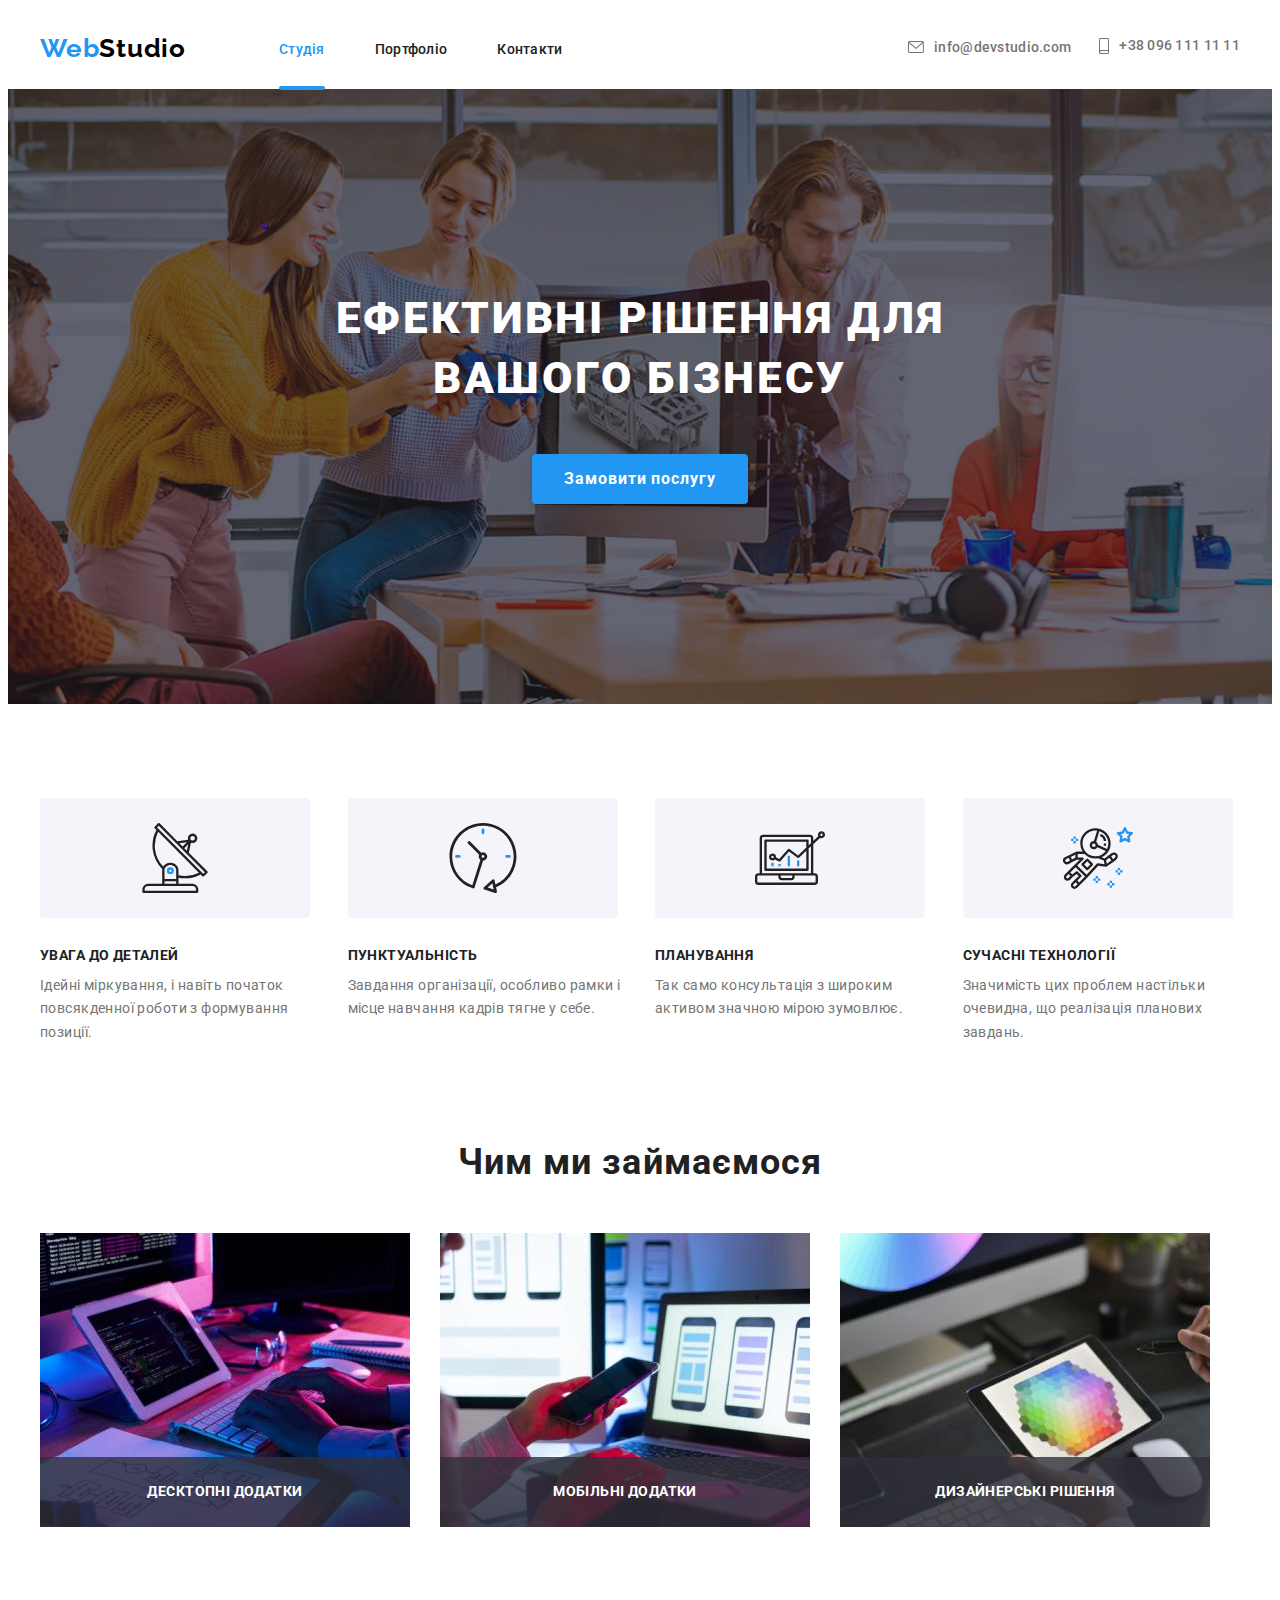
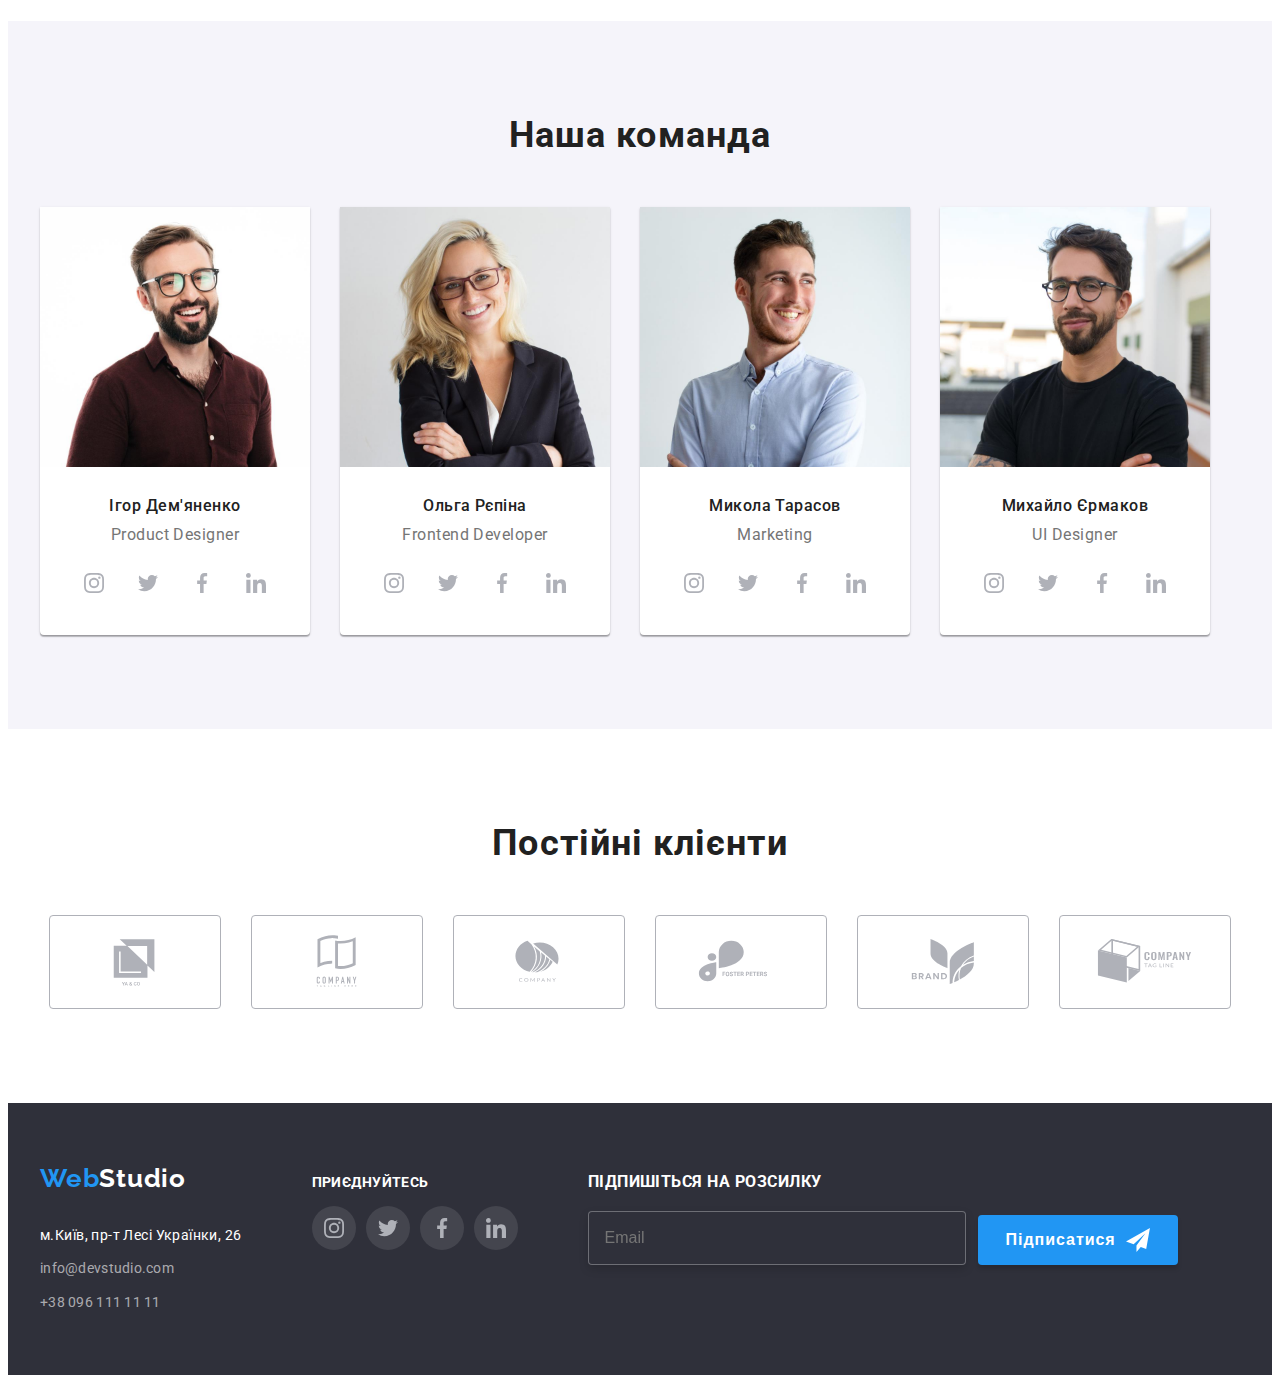
==== index.html @ fb269085 "Clone" ====
<!DOCTYPE html>
<html lang="en">

<head>
  <meta charset="UTF-8" />
  <meta http-equiv="X-UA-Compatible" content="IE=edge" />
  <meta name="viewport" content="width=device-width, initial-scale=1.0" />
  <title>Web Studio</title>
  <link rel="preconnect" href="https://fonts.googleapis.com" />
  <link rel="preconnect" href="https://fonts.gstatic.com" crossorigin />
  <link href="https://fonts.googleapis.com/css2?family=Raleway:wght@700&family=Roboto:wght@400;500;700;900&display=swap"
    rel="stylesheet" />
  <link rel="stylesheet" href="https://cdnjs.cloudflare.com/ajax/libs/modern-normalize/1.1.0/modern-normalize.min.css"
    integrity="sha512-wpPYUAdjBVSE4KJnH1VR1HeZfpl1ub8YT/NKx4PuQ5NmX2tKuGu6U/JRp5y+Y8XG2tV+wKQpNHVUX03MfMFn9Q=="
    crossorigin="anonymous" referrerpolicy="no-referrer" />
  <link rel="stylesheet" href="./css/styles.css" />
</head>

<body>
  <!-- upper head-->
  <header>
    <div class="header-container container">
      <nav class="header-nav">
        <a class="link list-logo" href="./index.html" rel="nofollow noopener noreferrer"><span
            class="logo fpart">Web</span><span class="logo spart">Studio</span></a>
        <ul class="ul list-nav">
          <li class="list-nav-link">
            <a class="link nav current list-link" href="./index.html">Студія</a>
          </li>
          <li class="list-nav-link">
            <a class="link nav list-link" href="./portfolio.html" rel="nofollow noopener noreferrer">Портфоліо</a>
          </li>
          <li class="list-nav-link">
            <a class="link nav list-link" href="" rel="nofollow noopener noreferrer">Контакти</a>
          </li>
        </ul>
      </nav>
      <ul class="ul tel-list">
        <li class="list-nav-link">
          <a class="link tel-mail" href="mailto:info@devstudio.com"><svg class="mail-icon">
              <use href="./img/sprites.svg#icon-envelope">
              </use>
            </svg>info@devstudio.com</a>
        </li>
        <li>
          <a class="link tel-mail" href="tel:+380961111111"><svg class="tell-icon">
              <use href="./img/sprites.svg#icon-smartphone"></use>
            </svg>
            +38 096 111 11 11</a>
        </li>
      </ul>
    </div>
  </header>
  <!-- Main content -->
  <main>
    <!-- main head -->
    <section class="head-section">
      <div class="container">
        <h1 class="head-title">Ефективні рішення для</br>вашого бізнесу</h1>
        <button data-modal-open class="btn btn-header" type="button">Замовити послугу</button>
      </div>
    </section>
    <!-- features -->
    <section class="feat-section">
      <h2 class="visually-hidden">Особливості</h2>
      <div class="container feat-container">
        <ul class="ul feat-ul">
          <li class="feat-item">
            <div class="features-item"><svg class="feat-icon">
                <use href="./img/sprites.svg#icon-antenna"></use>
              </svg></div>
            <h3 class="feat-title">УВАГА ДО ДЕТАЛЕЙ</h3>
            <p class="feat-text">
              Ідейні міркування, і навіть початок повсякденної роботи з
              формування позиції.
            </p>
          </li>
          <li class="feat-item">
            <div class="features-item"><svg class="feat-icon">
                <use href="./img/sprites.svg#icon-clock"></use>
              </svg></div>
            <h3 class="feat-title">ПУНКТУАЛЬНІСТЬ</h3>
            <p class="feat-text">
              Завдання організації, особливо рамки і місце навчання кадрів тягне
              у себе.
            </p>
          </li>
          <li class="feat-item">
            <div class="features-item"><svg class="feat-icon">
                <use href="./img/sprites.svg#icon-diagram"></use>
              </svg></div>
            <h3 class="feat-title">ПЛАНУВАННЯ</h3>
            <p class="feat-text">
              Так само консультація з широким активом значною мірою зумовлює.
            </p>
          </li>
          <li class="feat-item">
            <div class="features-item"><svg class="feat-icon">
                <use href="./img/sprites.svg#icon-astronaut"></use>
              </svg></div>
            <h3 class="feat-title">СУЧАСНІ ТЕХНОЛОГІЇ</h3>
            <p class="feat-text">
              Значимість цих проблем настільки очевидна, що реалізація планових
              завдань.
            </p>
          </li>
        </ul>
      </div>
    </section>
    <!-- what we do -->
    <section class="wwd">
      <h2 class="wwd-title">Чим ми займаємося</h2>
      <div class="container">
        <ul class="ul wwd-container">
          <li class="wwd-item">
            <a class="link" href=""><img src="./img/1.jpg" alt="Десктопні додатки" width="370" height="294" /></a>
            <p class="wwd-description">Десктопні додатки</p>
          </li>
          <li class="wwd-item">
            <a class="link" href=""><img src="./img/7.jpg" alt="Мобільні додатки" width="370" height="294" /></a>
            <p class="wwd-description">Мобільні додатки</p>
          </li>
          <li class="wwd-item">
            <a class="link" href=""><img src="./img/2.jpg" alt="Дизайнерські рішення" width="370" height="294" /></a>
            <p class="wwd-description">Дизайнерські рішення</p>
          </li>
        </ul>
      </div>
    </section>
    <!-- team -->
    <section class="team-section">
      <h2 class="team-title">Наша команда</h2>
      <div class="container">
        <ul class="ul team-container">
          <li class="our-team">
            <img src="./img/6.jpg" alt="Фото Ігоря Дем'яненко" width="270" height="260" />
            <div class="team-content">
              <h3 class="name-team">Ігор Дем'яненко</h3>
              <p class="post-team">Product Designer</p>
              <ul class="ul team-link-container">
                <li class="team-item"><a class="team-link" href=""><svg class="team-icon">
                      <use href="./img/sprites.svg#icon-instagram-team"></use>
                    </svg></a></li>
                <li class="team-item"><a class="team-link" href=""><svg class="team-icon">
                      <use href="./img/sprites.svg#icon-twitter-team"></use>
                    </svg></a></li>
                <li class="team-item"><a class="team-link" href=""><svg class="team-icon">
                      <use href="./img/sprites.svg#icon-facebook-team"></use>
                    </svg></a></li>
                <li class="team-item"><a class="team-link" href=""><svg class="team-icon">
                      <use href="./img/sprites.svg#icon-linkedin-team"></use>
                    </svg></a></li>
              </ul>
            </div>
          </li>
          <li class="our-team">
            <img src="./img/3.jpg" alt="Фото Ольги Рєпіної" width="270" height="260" />
            <div class="team-content">
              <h3 class="name-team">Ольга Рєпіна</h3>
              <p class="post-team">Frontend Developer</p>
              <ul class="ul team-link-container">
                <li class="team-item"><a class="team-link" href=""><svg class="team-icon">
                      <use href="./img/sprites.svg#icon-instagram-team"></use>
                    </svg></a></li>
                <li class="team-item"><a class="team-link" href=""><svg class="team-icon">
                      <use href="./img/sprites.svg#icon-twitter-team"></use>
                    </svg></a></li>
                <li class="team-item"><a class="team-link" href=""><svg class="team-icon">
                      <use href="./img/sprites.svg#icon-facebook-team"></use>
                    </svg></a></li>
                <li class="team-item"><a class="team-link" href=""><svg class="team-icon">
                      <use href="./img/sprites.svg#icon-linkedin-team"></use>
                    </svg></a></li>
              </ul>
            </div>
          </li>
          <li class="our-team">
            <img src="./img/4.jpg" alt="Фото Миколи Тарасова" width="270" height="260" />
            <div class="team-content">
              <h3 class="name-team">Микола Тарасов</h3>
              <p class="post-team">Marketing</p>
              <ul class="ul team-link-container">
                <li class="team-item"><a class="team-link" href=""><svg class="team-icon">
                      <use href="./img/sprites.svg#icon-instagram-team"></use>
                    </svg></a></li>
                <li class="team-item"><a class="team-link" href=""><svg class="team-icon">
                      <use href="./img/sprites.svg#icon-twitter-team"></use>
                    </svg></a></li>
                <li class="team-item"><a class="team-link" href=""><svg class="team-icon">
                      <use href="./img/sprites.svg#icon-facebook-team"></use>
                    </svg></a></li>
                <li class="team-item"><a class="team-link" href=""><svg class="team-icon">
                      <use href="./img/sprites.svg#icon-linkedin-team"></use>
                    </svg></a></li>
              </ul>
            </div>
          </li>
          <li class="our-team">
            <img src="./img/5.jpg" alt="Фото Михайла Єрмакова" width="270" height="260" />
            <div class="team-content">
              <h3 class="name-team">Михайло Єрмаков</h3>
              <p class="post-team">UI Designer</p>
              <ul class="ul team-link-container">
                <li class="team-item"><a class="team-link" href=""><svg class="team-icon">
                      <use href="./img/sprites.svg#icon-instagram-team"></use>
                    </svg></a></li>
                <li class="team-item"><a class="team-link" href=""><svg class="team-icon">
                      <use href="./img/sprites.svg#icon-twitter-team"></use>
                    </svg></a></li>
                <li class="team-item"><a class="team-link" href=""><svg class="team-icon">
                      <use href="./img/sprites.svg#icon-facebook-team"></use>
                    </svg></a></li>
                <li class="team-item"><a class="team-link" href=""><svg class="team-icon">
                      <use href="./img/sprites.svg#icon-linkedin-team"></use>
                    </svg></a></li>
              </ul>
            </div>
          </li>
        </ul>
      </div>
    </section>
    <!-- clients -->
    <section class="clients">
      <div class="container">
        <h2 class="clients-title">Постійні клієнти</h2>
        <ul class="ul clients-container">
          <li>
            <a class="item-clients" href=""><svg class="clients-icon">
                <use href="./img/sprites.svg#icon-company1"></use>
              </svg></a>
          </li>
          <li>
            <a class="item-clients" href=""><svg class="clients-icon">
                <use href="./img/sprites.svg#icon-company2"></use>
              </svg></a>
          </li>
          <li>
            <a class="item-clients" href=""><svg class="clients-icon">
                <use href="./img/sprites.svg#icon-company3"></use>
              </svg></a>
          </li>
          <li>
            <a class="item-clients" href=""><svg class="clients-icon">
                <use href="./img/sprites.svg#icon-company4"></use>
              </svg></a>
          </li>
          <li>
            <a class="item-clients" href=""><svg class="clients-icon">
                <use href="./img/sprites.svg#icon-company5"></use>
              </svg></a>
          </li>
          <li>
            <a class="item-clients" href=""><svg class="clients-icon">
                <use href="./img/sprites.svg#icon-company6"></use>
              </svg></a>
          </li>
        </ul>
      </div>
    </section>
  </main>
    <!-- footer nav -->
    <footer class="footer-page">
      <div class="container footer-container">
        <div>
          <a class="link footer-logo" href="./index.html" rel="nofollow noopener noreferrer"><span
              class="logo fpart">Web</span><span class="logo spart-two">Studio</span></a>
          <address class="adress">
            <ul class="ul">
              <li class="footer-item"><a href="https://goo.gl/maps/7EX5AYGq3iekq83L7" class="link nav-adress"
                  target="_blank" rel="nofollow noopener noreferrer">м.Київ, пр-т Лесі Українки, 26</a>
              </li>
              <li class="footer-item">
                <a class="link nav footer-tel-mail" href="mailto:info@devstudio.com">info@devstudio.com</a>
              </li>
              <li class="footer-item">
                <a class="link nav footer-tel-mail" href="tel:+380961111111">+38 096 111 11 11</a>
              </li>
            </ul>
          </address>
        </div>
        <div>
          <p class="link-title">приєднуйтесь</p>
          <ul class="ul footer-link-container">
            <li class="footer-link-item"><a class="footer-link" href=""><svg class="footer-icon">
                  <use href="./img/sprites.svg#icon-instagram-team"></use>
                </svg></a></li>
            <li class="footer-link-item"><a class="footer-link" href=""><svg class="footer-icon">
                  <use href="./img/sprites.svg#icon-twitter-team"></use>
                </svg></a></li>
            <li class="footer-link-item"><a class="footer-link" href=""><svg class="footer-icon">
                  <use href="./img/sprites.svg#icon-facebook-team"></use>
                </svg></a></li>
            <li class="footer-link-item"><a class="footer-link" href=""><svg class="footer-icon">
                  <use href="./img/sprites.svg#icon-linkedin-team"></use>
                </svg></a></li>
          </ul>
        </div>
        <div class="thumb-foot">
          <form class="sub-data">
            <label class="sub-text" for="sub">Підпишіться на розсилку
              <input class="sub-form" type="email" name="sub" placeholder="Email" id="sub" />
            </label>
            <button class="sub-btn" type="submit">
              Підписатися
              <svg class="sub-icon" width="24" height="24">
                <use href="./img/sprites.svg#icon-send"></use>
              </svg>
            </button>
          </form>
        </div>
      </div>
    </footer>
    <div class="backdrop is-hidden" data-modal>
      <div class="modal">
        <form name="modal-form">
          <p class="form-title">Залиште свої дані, ми вам передзвонимо</p>
          <div class="form-filed">
            <label class="form-label">Ім'я
              <input class="form-item" type="text" name="name" />
              <svg class="icon-modal" width="18" height="18">
                <use href="./img/sprites.svg#icon-person-black"></use>
              </svg>
            </label>
          </div>
          <div class="form-filed">
            <label class="form-label">Телефон
              <input class="form-item" type="tel" name="tel" />
              <svg class="icon-modal" width="18" height="18">
                <use href="./img/sprites.svg#icon-phone-black"></use>
              </svg>
            </label>
          </div>
          <div class="form-filed">
            <label class="form-label">Пошта
              <input class="form-item" type="email" name="email" />
              <svg class="icon-modal" width="18" height="18">
                <use href="./img/sprites.svg#icon-email-black"></use>
              </svg>
            </label>
          </div>
          <div class="form-filed">
            <label class="form-label" for="comment">Коментар
              <textarea class="form-item comment-item" name="comment" id="comment" rows="8"
                placeholder="Введіть текст"></textarea>
            </label>
          </div>
          <div class="policy-form">
            <label>Погоджуюся з розсилкою та приймаю <a class="policy-link" href="">Умови договору</a>
              <input class="policy" type="checkbox" name="policy" />
              <span class="policy-icon"></span>
            </label>
          </div>
          <button class="send-btn" type="submit">Відправити</button>
        </form>
        <button class="btn-modal" type="button" data-modal-close>
          <svg class="modal-icon">
            <use href="./img/sprites.svg#icon-Vector"></use>
          </svg>
        </button>
      </div>
    </div>
    <script src="./js/modal.js"></script>
</body>

</html>
---- css/styles.css ----
/*main css start*/
:root {
  --main-font-color: #212121;
  --secondary-font-color: #2196f3;
  --secondary-font-family: "Raleway", sans-serif;
  --bg-color: #ffffff;
  --color-telmail: #757575;
}

h1,
h2,
h3,
p,
ul,
li {
  margin: 0;
  padding: 0;
}

body {
  font-family: "Roboto", sans-serif;
  color: var(--main-font-color);
  background-color: var(--bg-color);
  letter-spacing: 0.03em;
}

img {
  display: block;
  max-width: 100%;
  height: auto;
}

.container {
  padding: 0 15px;
  width: 1200px;
  margin: auto;
}

.ul {
  list-style: none;
}

/* main css end */

/* header start */
.header-portfolio {
  border-bottom: 1px solid #ECECEC;
}

.header-container {
  display: flex;
  align-items: center;
  justify-content: space-between;
}

.header-nav {
  display: flex;
  align-items: center;
}

.list-nav {
  display: flex;
  margin-left: 93px;
  gap: 50px;
}

.list-link {
  padding: 32px 0;
}

.list-logo {
  padding: 25px 0;
}

.tel-list {
  display: flex;
}

.logo {
  font-family: "Raleway";
  font-weight: 700;
  font-size: 26px;
  line-height: 1.19;
  letter-spacing: 0.03em;
}

.fpart {
  color: var(--secondary-font-color);
}

.spart {
  color: #000000;
}

.link {
  text-decoration: none;
}

.nav {
  font-weight: 500;
  font-size: 14px;
  line-height: 1.14;
  letter-spacing: 0.02em;
  color: var(--main-font-color);
}

.nav:hover,
.nav:focus {
  color: var(--secondary-font-color);
}

.list-nav-link {
  position: relative;
}

.current {
  color: var(--secondary-font-color);
}

.list-link::after {
  content: '';
  display: block;
  position: absolute;
  left: 0;
  bottom: -170%;
  width: 100%;
  height: 4px;
  background: #2196F3;
  border-radius: 2px;
  opacity: 0;
  transform: scaleX(0.3);
  transition: opacity 250ms cubic-bezier(0.4, 0, 0.2, 1), transform 250ms cubic-bezier(0.4, 0, 0.2, 1);
}

.list-link.current::after,
.list-link:hover::after,
.list-link:focus::after {
  opacity: 1;
  transform: scaleX(1);
}

.tel-mail {
  display: inline-flex;
  align-items: center;
  margin-left: 28px;
  font-weight: 500;
  font-size: 14px;
  line-height: 1.14;
  letter-spacing: 0.02em;
  color: var(--color-telmail);
  transition: color 250ms cubic-bezier(0.4, 0, 0.2, 1);
}

.mail-icon {
  display: inline-flex;
  height: 12px;
  width: 16px;
  margin-right: 10px;
  fill: currentColor;
}

.tell-icon {
  display: inline-flex;
  height: 16px;
  width: 10px;
  margin-right: 10px;
  fill: currentColor;
}

.tel-mail:hover,
.tel-mail:focus {
  color: var(--secondary-font-color);
}

/* header end */

/* main start */
.head-section {
  max-width: 1600px;
  margin: auto;
  padding: 200px 0;
  background-color: var(--color-telmail);
  background-image: linear-gradient(to right, rgba(47, 48, 58, 0.4), rgba(47, 48, 58, 0.4)), url(../img/Hero.jpg);
  background-repeat: no-repeat;
  background-position: center;
  background-size: cover;
}

.head-title {
  margin-bottom: 45px;
  text-align: center;
  font-weight: 900;
  font-size: 44px;
  line-height: 1.36;
  text-align: center;
  letter-spacing: 0.06em;
  text-transform: uppercase;
  color: var(--bg-color);
}

.btn {
  min-width: 216px;
  min-height: 50px;
  border: 0;
  font-family: inherit;
  font-weight: 700;
  font-size: 16px;
  line-height: 1.87;
  display: flex;
  align-items: center;
  text-align: center;
  justify-content: center;
  letter-spacing: 0.06em;
  color: var(--bg-color);
  background: var(--secondary-font-color);
  box-shadow: 0px 4px 4px rgba(0, 0, 0, 0.15);
  border-radius: 4px;
  cursor: pointer;
  transition: background-color 250ms cubic-bezier(0.4, 0, 0.2, 1);
}

.btn:hover,
.btn:focus,
.btn:active {
  background-color: #188ce8;
}

.btn-header {
  text-align: center;
  margin: auto;
}

.visually-hidden {
  position: absolute;
  width: 1px;
  height: 1px;
  margin: -1px;
  border: 0;
  padding: 0;
  white-space: nowrap;
  clip-path: inset(100%);
  clip: rect(0 0 0 0);
  overflow: hidden;
}

.feat-section,
.wwd {
  background-color: var(--bg-color);
}

/* Features start */
.feat-section {
  padding-top: 94px;
}

.feat-container {
  height: 250px;
}

.feat-ul {
  display: flex;
  gap: 30px
}

.features-item {
  display: flex;
  justify-content: center;
  align-items: center;
  width: 270px;
  height: 120px;
  border-radius: 4px;
  background-color: #F5F4FA;
  margin-bottom: 30px;
}

.feat-icon {
  width: 70px;
  height: 70px;
}

.feat-item {
  flex-basis: calc((100% - 90px) / 4);
}

.feat-title {
  margin-bottom: 10px;
  font-weight: 700;
  font-size: 14px;
  line-height: 1.14;
  letter-spacing: 0.03em;
  text-transform: uppercase;
  color: var(--main-font-color);
}

.feat-text {
  font-weight: 400;
  font-size: 14px;
  line-height: 1.71;
  letter-spacing: 0.03em;
  color: var(--color-telmail);
}

/* Features end */
.wwd {
  padding: 94px 0;
}

.wwd-title {
  text-align: center;
  margin-bottom: 50px;
  font-weight: 700;
  font-size: 36px;
  line-height: 1.16;
  text-align: center;
  letter-spacing: 0.03em;
  color: var(--main-font-color);
}

.wwd-container {
  display: flex;
  gap: 30px
}

.wwd-item {
  position: relative;
}

.wwd-description {
  position: absolute;
  bottom: 0;
  left: 0;
  right: 0;
  pointer-events: none;
  font-weight: 700;
  font-size: 14px;
  line-height: 1.14;
  text-align: center;
  letter-spacing: 0.03em;
  text-transform: uppercase;
  color: #FFFFFF;
  padding: 27px 0;
  background: rgba(47, 48, 58, 0.8);
}

/* Team */
.team-section {
  background-color: #f5f4fa;
  padding: 94px 0;
  max-width: 1600px;
  margin: auto;
}

.team-title {
  margin-bottom: 50px;
  font-weight: 700;
  font-size: 36px;
  line-height: 1.16;
  text-align: center;
  letter-spacing: 0.03em;
  color: var(--main-font-color);
}

.team-container {
  display: flex;
  gap: 30px;
}

.team-content {
  padding-top: 30px;
  padding-bottom: 30px;
}

.our-team {
  background-color: var(--bg-color);
  box-shadow: 0px 1px 3px rgba(0, 0, 0, 0.12), 0px 1px 1px rgba(0, 0, 0, 0.14),
    0px 2px 1px rgba(0, 0, 0, 0.2);
  border-radius: 0px 0px 4px 4px;
}

.name-team {
  margin-bottom: 10px;
  font-weight: 500;
  font-size: 16px;
  line-height: 1.18;
  text-align: center;
  letter-spacing: 0.03em;
  color: var(--main-font-color);
}

.post-team {
  font-weight: 400;
  font-size: 16px;
  line-height: 1.18;
  text-align: center;
  letter-spacing: 0.03em;
  color: var(--color-telmail);
}

.team-link-container {
  display: flex;
  gap: 10px;
  padding-top: 16px;
  justify-content: center;
  text-align: center;
}

.team-link:hover,
.team-link:focus {
  background-color: var(--secondary-font-color);
  border-radius: 45px;
  color: var(--bg-color);
}

.team-item {
  display: flex;
  justify-content: center;
  align-items: center;
}

.team-link {
  display: flex;
  justify-content: center;
  align-items: center;
  width: 44px;
  height: 44px;
  color: #afb1b8;
  transition: background-color 250ms cubic-bezier(0.4, 0, 0.2, 1), border-radius 250ms cubic-bezier(0.4, 0, 0.2, 1),
    fill 250ms cubic-bezier(0.4, 0, 0.2, 1);
}

.team-icon {
  width: 20px;
  height: 20px;
  fill: currentColor
}

/* team end */
.clients {
  padding-bottom: 94px;
  padding-bottom: 94px;
}

.clients-title {
  margin-top: 94px;
  margin-bottom: 50px;
  font-weight: 700;
  font-size: 36px;
  line-height: 1.16;
  text-align: center;
  letter-spacing: 0.03em;
  color: var(--main-font-color);
}

.clients-container {
  display: flex;
  gap: 30px;
  align-items: center;
  justify-content: center;
}

.item-clients {
  display: flex;
  width: 170px;
  height: 92px;
  align-items: center;
  justify-content: center;
  border: 1px solid #afb1b8;
  border-radius: 4px;
  color: #afb1b8;
  cursor: pointer;
  transition: border-color 250ms cubic-bezier(0.4, 0, 0.2, 1), color 250ms cubic-bezier(0.4, 0, 0.2, 1);
}

.clients-icon {
  display: inline-flex;
  fill: currentColor;
  width: 106px;
  height: 60px;
}

.item-clients:hover,
.item-clients:focus {
  color: var(--secondary-font-color);
  border-color: var(--secondary-font-color);
}

/* footer start */
.footer-page {
  margin: auto;
  max-width: 1600px;
  padding-top: 60px;
  padding-bottom: 60px;
  background-color: #2f303a;
}

.footer-logo {
  display: block;
  margin-bottom: 30px;
}

.footer-item {
  margin-top: 10px;
  font-family: inherit;
}

.nav-adress {
  font-style: normal;
  font-weight: 400;
  font-size: 14px;
  line-height: 1.71;
  letter-spacing: 0.03em;
  color: var(--bg-color);
  transition: color 250ms cubic-bezier(0.4, 0, 0.2, 1);
}

.nav-adress:hover,
.nav-adress:focus {
  color: var(--secondary-font-color);
}

.footer-tel-mail {
  font-weight: 400;
  font-size: 14px;
  line-height: 1.71;
  color: rgba(255, 255, 255, 0.6);
}

.spart-two {
  color: #ffffff;
}

.adress {
  font-style: normal;
}

.footer-container {
  display: flex;
  gap: 70px;
  align-items: baseline;
}

.link-title {
  font-family: 'Roboto';
  font-style: normal;
  font-weight: 700;
  font-size: 14px;
  line-height: 16px;
  letter-spacing: 0.03em;
  text-transform: uppercase;
  color: #FFFFFF;
}

.footer-link-container {
  display: flex;
  gap: 10px;
  padding-top: 16px;
  justify-content: center;
  text-align: center;

}

.footer-link:hover,
.footer-link:focus {
  background-color: var(--secondary-font-color);
  border-radius: 45px;
  color: var(--bg-color);
}

.footer-link-item {
  display: flex;
  justify-content: center;
  align-items: center;
}

.footer-link {
  display: flex;
  justify-content: center;
  align-items: center;
  width: 44px;
  height: 44px;
  color: #afb1b8;
  background-color: rgba(255, 255, 255, 0.1);
  border-radius: 45px;
  transition: background-color 250ms cubic-bezier(0.4, 0, 0.2, 1),
    border-radius 250ms cubic-bezier(0.4, 0, 0.2, 1),
    color 250ms cubic-bezier(0.4, 0, 0.2, 1);
}

.footer-icon {
  width: 20px;
  height: 20px;
  fill: currentColor
}

.sub-text {
  font-weight: 700;
  line-height: 1.14;
  text-transform: uppercase;
  color: #ffffff;
}

.sub-data {
  display: flex;
  justify-content: center;
  align-items: flex-end;
}

.sub-form {
  display: flex;
  align-items: center;
  justify-content: center;
  width: 358px;
  height: 50px;
  font-size: 16px;
  line-height: 1.25;
  margin-top: 20px;
  margin-right: 12px;
  padding-left: 16px;
  background: #2f303a;
  color: rgba(255, 255, 255, 0.6);
  border: 1px solid rgba(255, 255, 255, 0.3);
  filter: drop-shadow(0px 4px 4px rgba(0, 0, 0, 0.15));
  border-radius: 4px;
}

.sub-btn {
  width: 200px;
  height: 50px;
  display: flex;
  align-items: center;
  justify-content: center;
  padding: 10px 28px;
  letter-spacing: 0.06em;
  font-weight: 700;
  font-size: 16px;
  line-height: 1.88;
  color: #fff;
  background: #2196f3;
  box-shadow: 0px 4px 4px rgba(0, 0, 0, 0.15);
  border-radius: 4px;
  border: transparent;
  cursor: pointer;
}

.sub-icon {
  margin-left: 10px;
  fill: currentColor;
}

/* footer end */

/* Modal windows */
.backdrop {
  display: flex;
  align-items: center;
  justify-content: center;
  position: fixed;
  top: 0;
  left: 0;
  width: 100%;
  height: 100%;
  background: rgba(0, 0, 0, 0.2);
  transition: opacity 250ms cubic-bezier(0.4, 0, 0.2, 1),
    visibility 250ms cubic-bezier(0.4, 0, 0.2, 1);
}

.backdrop.is-hidden {
  opacity: 0;
  pointer-events: none;
  visibility: hidden;
}

.modal-form {
  display: flex;
  align-items: center;
  justify-content: center;
}

.form-item {
  display: flex;
  align-items: center;
  justify-content: center;
  width: 448px;
  height: 40px;
  margin-top: 4px;
  margin-bottom: 10px;
  padding: 0;
  padding-left: 42px;
  border: 1px solid rgba(33, 33, 33, 0.2);
  border-radius: 4px;
  transition: border-color 250ms cubic-bezier(0.4, 0, 0.2, 1);
}

.comment-item {
  height: 120px;
  padding: 12px 16px;
  font-size: 12px;
  line-height: 1.17;
  letter-spacing: 0.01em;
  resize: none;
  color: rgba(117, 117, 117, 0.5);
}

.comment-item:focus {
  color: var(--main-font-color);
}

.send-btn {
  display: flex;
  align-items: center;
  justify-content: center;
  width: 200px;
  height: 50px;
  margin-left: auto;
  margin-right: auto;
  padding: 10px 52px;
  font-weight: 700;
  font-size: 16px;
  line-height: 1.88;
  letter-spacing: 0.06em;
  color: #ffffff;
  background: #2196f3;
  box-shadow: 0px 4px 4px rgba(0, 0, 0, 0.15);
  border-radius: 4px;
  border: transparent;
  cursor: pointer;
}
.send-btn:hover, 
.send-btn:focus{
   box-shadow: 0px 4px 4px rgba(0, 0, 0, 0.25);
}
.form-title {
  margin-bottom: 12px;
  font-weight: 700;
  font-size: 20px;
  line-height: 1.15;
  text-align: center;
  letter-spacing: 0.03em;
  color: #212121;
}

.form-filed {
  position: relative;
  max-width: 448px;
}
.form-label {
  font-size: 12px;
  line-height: 1.17;
  letter-spacing: 0.01em;
  color: #757575;
}
.icon-modal {
  position: absolute;
  display: inline-block;
  top: 50%;
  left: 12px;
  fill: currentColor;
  transition: color 250ms cubic-bezier(0.4, 0, 0.2, 1)
}
.form-item:focus+.icon-modal {
  color: var(--secondary-font-color);
}
:focus-visible {
  outline: transparent;
}
.form-item:focus {
  border-color: var(--secondary-font-color);
}
.policy-form {
  position: relative;
  margin-left: auto;
  margin-right: auto;
  margin-top: 20px;
  margin-bottom: 30px;
  display: flex;
  align-items: center;
  justify-content: center;
  max-width: 448px;
  font-size: 14px;
  line-height: 1.71;
  color: var(--color-telmail);
}
.policy {
  appearance: none;
}
.policy:checked+.policy-icon {
  border: transparent;
  background: var(--secondary-font-color);
  background-image: url(../img/icon-check.svg);
  background-size: contain;
  background-origin: border-box;
}
.policy-link {
  color: var(--secondary-font-color);
  text-underline-position: under;
}
.policy-icon {
  position: absolute;
  left: 5px;
  top: 4px;
  display: inline-block;
  width: 16px;
  height: 15px;
  border: 2px solid #212121;
  border-radius: 2px;
}
.modal {
  position: absolute;
  min-width: 528px;
  min-height: 581px;
  padding: 40px;
  transform: scaleY(1);
  background: #ffffff;
  box-shadow: 0px 1px 3px rgba(0, 0, 0, 0.12), 0px 1px 1px rgba(0, 0, 0, 0.14),
    0px 2px 1px rgba(0, 0, 0, 0.2);
  border-radius: 4px;
  transition: transform 750ms cubic-bezier(0.4, 0, 0.2, 1);
}
.backdrop.is-hidden .modal {
  transform: scaleY(0);
}
.btn-modal {
  position: absolute;
  top: 8px;
  right: 8px;
  width: 30px;
  height: 30px;
  display: flex;
  justify-content: center;
  align-items: center;
  border-radius: 50%;
  filter: drop-shadow(0px 4px 4px rgba(0, 0, 0, 0.25));
  cursor: pointer;
  border: 1px solid rgba(0, 0, 0, 0.1);
  background: #fff;
}
.btn-modal:hover,
.btn-modal:focus {
  color: var(--secondary-font-color);
}
.modal-icon {
  fill: currentColor;
  width: 10px;
  height: 10px;
}

/* modal windos end */

/* portfolio */
.title {
  position: absolute;
  width: 1px;
  height: 1px;
  margin: -1px;
  border: 0;
  padding: 0;
  white-space: nowrap;
  clip-path: inset(100%);
  clip: rect(0 0 0 0);
  overflow: hidden;
}

.btn-second {
  padding: 6px 22px;
  border: 0;
  border-radius: 4px;
  border: 0;
  font-family: inherit;
  font-weight: 500;
  font-size: 16px;
  line-height: 1.62;
  text-align: center;
  letter-spacing: 0.03em;
  background-color: #f5f4fa;
  cursor: pointer;
  transition: background-color 250ms cubic-bezier(0.4, 0, 0.2, 1), box-shadow 250ms cubic-bezier(0.4, 0, 0.2, 1),
    color 250ms cubic-bezier(0.4, 0, 0.2, 1);
}

.btn-second:hover,
.btn-second:focus,
.btn-second:active {
  background-color: var(--secondary-font-color);
  color: var(--bg-color);
  box-shadow: 0px 3px 1px rgba(0, 0, 0, 0.1), 0px 1px 2px rgba(0, 0, 0, 0.08), 0px 2px 2px rgba(0, 0, 0, 0.12);
}

.li-items {
  background: #ffffff;
  width: 368px;
}

.portfolio-items {
  overflow: hidden;
  transition: box-shadow 250ms cubic-bezier(0.4, 0, 0.2, 1);
}

.portfolio-items:hover,
.portfolio-items:focus {
  box-shadow: 0px 1px 1px rgba(0, 0, 0, 0.12), 0px 4px 4px rgba(0, 0, 0, 0.06), 1px 4px 6px rgba(0, 0, 0, 0.16);
}

.item-title {
  font-weight: 700;
  font-size: 18px;
  line-height: 2;
  letter-spacing: 0.06em;
  color: var(--main-font-color);
}

.item-text {
  margin-top: 4px;
  font-weight: 400;
  font-size: 16px;
  line-height: 30px;
  letter-spacing: 0.03em;
  color: #757575;
}

.portfolio-nav {
  display: flex;
  justify-content: center;
  gap: 8px;
}

.portfolio-list {
  display: flex;
  margin-top: 34px;
  gap: 30px;
  flex-wrap: wrap;
}

.portfolio-content {
  border: 1px solid #eeeeee;
  border-top: none;
  padding-top: 20px;
  padding-bottom: 20px;
  padding-left: 24px;
}

.portfolio {
  padding: 94px 0;
}

.portfolio-overlay {
  display: block;
  position: absolute;
  width: 100%;
  height: 100%;
  background: rgba(33, 150, 243, 0.9);
  transform: translateY(100%);
  transition: transform 250ms cubic-bezier(0.4, 0, 0.2, 1);
}

.port-links:hover .portfolio-overlay,
.port-links:focus .portfolio-overlay {
  transform: translateY(0);
}

.overlay-description {
  min-width: 322px;
  min-height: 168px;
  padding: 63px 24px;
  font-size: 18px;
  line-height: 1.56;
  color: #ffffff;
}

.port-thumbs {
  position: relative;
  display: flex;
  align-items: center;
  justify-content: center;
  overflow: hidden;
}

/* Portfolio end */
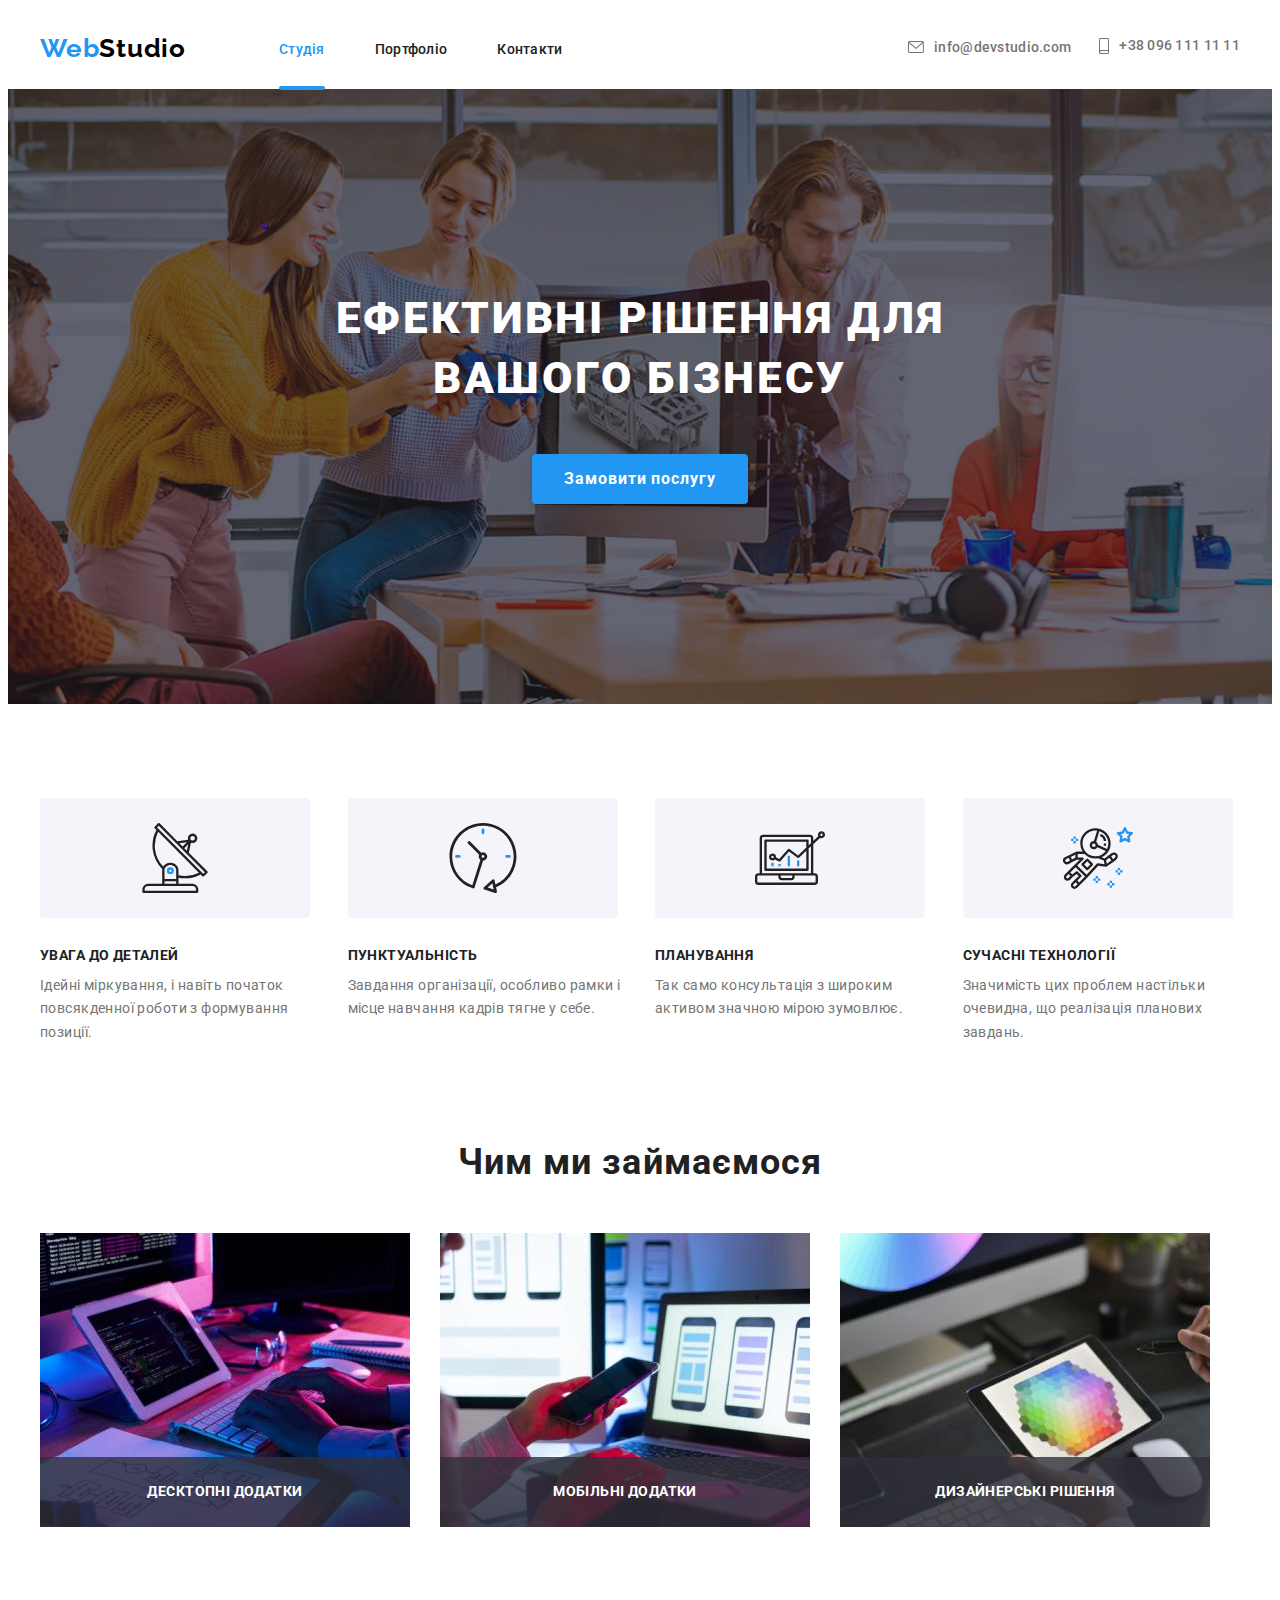
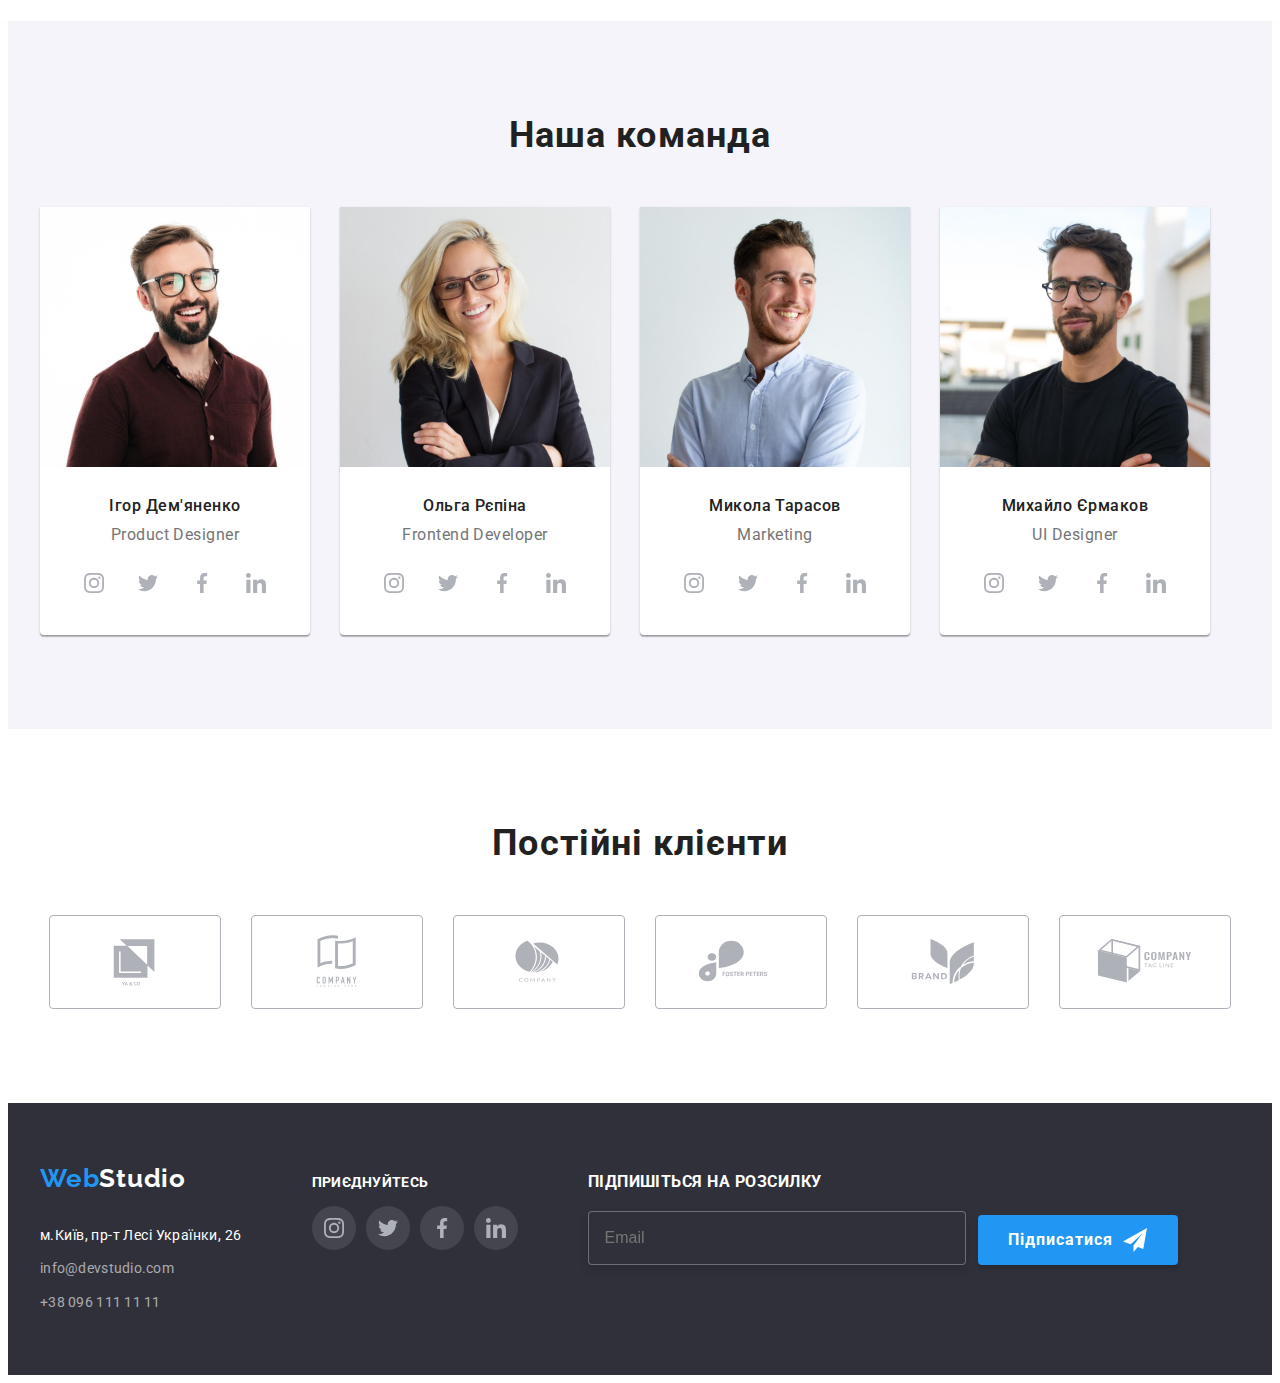
==== commit 919e720b: "Alpha-test-build" ====
--- a/index.html
+++ b/index.html
@@ -13,7 +13,7 @@
   <link rel="stylesheet" href="https://cdnjs.cloudflare.com/ajax/libs/modern-normalize/1.1.0/modern-normalize.min.css"
     integrity="sha512-wpPYUAdjBVSE4KJnH1VR1HeZfpl1ub8YT/NKx4PuQ5NmX2tKuGu6U/JRp5y+Y8XG2tV+wKQpNHVUX03MfMFn9Q=="
     crossorigin="anonymous" referrerpolicy="no-referrer" />
-  <link rel="stylesheet" href="./css/styles.css" />
+  <link rel="stylesheet" href="./css/main.min.css" />
 </head>
 
 <body>
@@ -280,7 +280,7 @@
         </div>
         <div>
           <p class="link-title">приєднуйтесь</p>
-          <ul class="ul footer-link-container">
+          <ul class="footer-link-container">
             <li class="footer-link-item"><a class="footer-link" href=""><svg class="footer-icon">
                   <use href="./img/sprites.svg#icon-instagram-team"></use>
                 </svg></a></li>
@@ -310,6 +310,7 @@
         </div>
       </div>
     </footer>
+    <!-- modal window -->
     <div class="backdrop is-hidden" data-modal>
       <div class="modal">
         <form name="modal-form">
--- a/css/main.min.css
+++ b/css/main.min.css
@@ -0,0 +1 @@
+.port-thumbs,.policy-form,.form-item,.modal-form,.backdrop,.sub-form,.footer-link,.footer-link-item,.footer-link-container,.item-clients,.clients-container,.team-link,.team-item,.team-link-container,.features-item{display:flex;justify-content:center;align-items:center}.port-thumbs,.policy-form,.form-item,.modal-form,.backdrop,.sub-form,.footer-link,.footer-link-item,.footer-link-container,.item-clients,.clients-container,.team-link,.team-item,.team-link-container,.features-item{display:flex;justify-content:center;align-items:center}.header-portfolio{border-bottom:1px solid #ececec}.header-container{display:flex;align-items:center;justify-content:space-between}.header-nav{display:flex;align-items:center}.list-nav{display:flex;margin-left:93px;gap:50px}.list-link{padding:32px 0}.list-logo{padding:25px 0}.tel-list{display:flex}.logo{font-family:"Raleway";font-weight:700;font-size:26px;line-height:1.19;letter-spacing:.03em}.fpart{color:#2196f3}.spart{color:#000}.link{text-decoration:none}.nav{font-weight:500;font-size:14px;line-height:1.14;letter-spacing:.02em;color:#212121}.nav:hover,.nav:focus{color:#2196f3}.list-nav-link{position:relative}.current{color:#2196f3}.list-link::after{content:"";display:block;position:absolute;left:0;bottom:-170%;width:100%;height:4px;background:#2196f3;border-radius:2px;opacity:0;transform:scaleX(0.3);transition:opacity 250ms cubic-bezier(0.4, 0, 0.2, 1),transform 250ms cubic-bezier(0.4, 0, 0.2, 1)}.list-link.current::after,.list-link:hover::after,.list-link:focus::after{opacity:1;transform:scaleX(1)}.tel-mail{display:inline-flex;align-items:center;margin-left:28px;font-weight:500;font-size:14px;line-height:1.14;letter-spacing:.02em;color:#757575;transition:color 250ms cubic-bezier(0.4, 0, 0.2, 1)}.tel-mail:hover,.tel-mail:focus{color:#2196f3}.mail-icon{display:inline-flex;height:12px;width:16px;margin-right:10px;fill:currentColor}.tell-icon{display:inline-flex;height:16px;width:10px;margin-right:10px;fill:currentColor}.port-thumbs,.policy-form,.form-item,.modal-form,.backdrop,.sub-form,.footer-link,.footer-link-item,.footer-link-container,.item-clients,.clients-container,.team-link,.team-item,.team-link-container,.features-item{display:flex;justify-content:center;align-items:center}.head-section{max-width:1600px;margin:auto;padding:200px 0;background-color:#757575;background-image:linear-gradient(to right, rgba(47, 48, 58, 0.4), rgba(47, 48, 58, 0.4)),url(../img/Hero.jpg);background-repeat:no-repeat;background-position:center;background-size:cover}.head-title{margin-bottom:45px;text-align:center;font-weight:900;font-size:44px;line-height:1.36;text-align:center;letter-spacing:.06em;text-transform:uppercase;color:#fff}.visually-hidden{position:absolute;width:1px;height:1px;margin:-1px;border:0;padding:0;white-space:nowrap;-webkit-clip-path:inset(100%);clip-path:inset(100%);clip:rect(0 0 0 0);overflow:hidden}.feat-section,.wwd{background-color:#fff}.port-thumbs,.policy-form,.form-item,.modal-form,.backdrop,.sub-form,.footer-link,.footer-link-item,.footer-link-container,.item-clients,.clients-container,.team-link,.team-item,.team-link-container,.features-item{display:flex;justify-content:center;align-items:center}.feat-section{padding-top:94px}.feat-container{height:250px}.feat-ul{display:flex;gap:30px}.features-item{width:270px;height:120px;border-radius:4px;background-color:#f5f4fa;margin-bottom:30px}.feat-icon{width:70px;height:70px}.feat-item{flex-basis:calc((100% - 90px)/4)}.feat-title{margin-bottom:10px;font-weight:700;font-size:14px;line-height:1.14;letter-spacing:.03em;text-transform:uppercase;color:#212121}.feat-text{font-weight:400;font-size:14px;line-height:1.71;letter-spacing:.03em;color:#757575}.wwd{padding:94px 0}.wwd-title{text-align:center;margin-bottom:50px;font-weight:700;font-size:36px;line-height:1.16;text-align:center;letter-spacing:.03em;color:#212121}.wwd-container{display:flex;gap:30px}.wwd-item{position:relative}.wwd-description{position:absolute;bottom:0;left:0;right:0;pointer-events:none;font-weight:700;font-size:14px;line-height:1.14;text-align:center;letter-spacing:.03em;text-transform:uppercase;color:#fff;padding:27px 0;background:rgba(47,48,58,.8)}.port-thumbs,.policy-form,.form-item,.modal-form,.backdrop,.sub-form,.footer-link,.footer-link-item,.footer-link-container,.item-clients,.clients-container,.team-link,.team-item,.team-link-container,.features-item{display:flex;justify-content:center;align-items:center}.team-section{background-color:#f5f4fa;padding:94px 0;max-width:1600px;margin:auto}.team-title{margin-bottom:50px;font-weight:700;font-size:36px;line-height:1.16;text-align:center;letter-spacing:.03em;color:#212121}.team-container{display:flex;gap:30px}.team-content{padding-top:30px;padding-bottom:30px}.our-team{background-color:#fff;box-shadow:0px 1px 3px rgba(0,0,0,.12),0px 1px 1px rgba(0,0,0,.14),0px 2px 1px rgba(0,0,0,.2);border-radius:0px 0px 4px 4px}.name-team{margin-bottom:10px;font-weight:500;font-size:16px;line-height:1.18;text-align:center;letter-spacing:.03em;color:#212121}.post-team{font-weight:400;font-size:16px;line-height:1.18;text-align:center;letter-spacing:.03em;color:#757575}.team-link-container{gap:10px;padding-top:16px;text-align:center}.team-link:hover,.team-link:focus{background-color:#2196f3;border-radius:45px;color:#fff}.team-link{width:44px;height:44px;color:#afb1b8;transition:background-color 250ms cubic-bezier(0.4, 0, 0.2, 1),border-radius 250ms cubic-bezier(0.4, 0, 0.2, 1),fill 250ms cubic-bezier(0.4, 0, 0.2, 1)}.team-icon{width:20px;height:20px;fill:currentColor}.clients{padding-bottom:94px;padding-bottom:94px}.clients-title{margin-top:94px;margin-bottom:50px;font-weight:700;font-size:36px;line-height:1.16;text-align:center;letter-spacing:.03em;color:var(--main-font-color)}.clients-container{gap:30px}.item-clients{width:170px;height:92px;border:1px solid #afb1b8;border-radius:4px;color:#afb1b8;cursor:pointer;transition:border-color 250ms cubic-bezier(0.4, 0, 0.2, 1),color 250ms cubic-bezier(0.4, 0, 0.2, 1)}.item-clients:hover,.item-clients:focus{color:#2196f3;border-color:#2196f3}.clients-icon{display:inline-flex;fill:currentColor;width:106px;height:60px}.port-thumbs,.policy-form,.form-item,.modal-form,.backdrop,.sub-form,.footer-link,.footer-link-item,.footer-link-container,.features-item,.team-link-container,.team-item,.team-link,.clients-container,.item-clients{display:flex;justify-content:center;align-items:center}.btn-second,.send-btn,.sub-btn,.btn{letter-spacing:.06em;display:flex;justify-content:center;align-items:center;cursor:pointer;font-weight:700;font-size:16px;line-height:1.88;font-family:inherit}.btn{min-width:216px;min-height:50px;border:0;text-align:center;color:#fff;background:#2196f3;box-shadow:0px 4px 4px rgba(0,0,0,.15);border-radius:4px;transition:background-color 250ms cubic-bezier(0.4, 0, 0.2, 1);transition:background-color 250ms cubic-bezier(0.4, 0, 0.2, 1)}.btn:hover,.btn:focus,.btn:active{background-color:#188ce8;box-shadow:0px 4px 4px rgba(0,0,0,.15)}.btn-header{text-align:center;margin:auto}.sub-btn{width:200px;height:50px;padding:10px 28px;color:#fff;background:#2196f3;box-shadow:0px 4px 4px rgba(0,0,0,.15);border-radius:4px;border:rgba(0,0,0,0)}.sub-btn:hover,.sub-btn:focus,.sub-btn:active{box-shadow:0px 4px 4px rgba(0,0,0,.25);background-color:#188ce8}.send-btn{width:200px;height:50px;margin-left:auto;margin-right:auto;padding:10px 52px;color:#fff;background:#2196f3;box-shadow:0px 4px 4px rgba(0,0,0,.15);border-radius:4px;border:rgba(0,0,0,0)}.send-btn:hover,.send-btn:focus,.send-btn:active{box-shadow:0px 4px 4px rgba(0,0,0,.25);background-color:#188ce8}.btn-modal{display:flex;justify-content:center;align-items:center;position:absolute;top:8px;right:8px;width:30px;height:30px;border-radius:50%;filter:drop-shadow(0px 4px 4px rgba(0, 0, 0, 0.25));border:1px solid rgba(0,0,0,.1);background:#fff;cursor:pointer}.btn-modal:hover,.btn-modal:focus{color:#2196f3}.btn-second{padding:6px 22px;border:0;border-radius:4px;font-weight:500;font-size:16px;line-height:1.62;text-align:center;letter-spacing:.03em;background-color:#f5f4fa;transition:background-color 250ms cubic-bezier(0.4, 0, 0.2, 1),box-shadow 250ms cubic-bezier(0.4, 0, 0.2, 1),color 250ms cubic-bezier(0.4, 0, 0.2, 1)}.btn-second:hover,.btn-second:focus,.btn-second:active{background-color:#2196f3;color:#fff;box-shadow:0px 3px 1px rgba(0,0,0,.1),0px 1px 2px rgba(0,0,0,.08),0px 2px 2px rgba(0,0,0,.12)}.port-thumbs,.policy-form,.form-item,.modal-form,.backdrop,.sub-form,.footer-link,.footer-link-item,.footer-link-container,.features-item,.team-link-container,.team-item,.team-link,.clients-container,.item-clients{display:flex;justify-content:center;align-items:center}.footer-page{margin:auto;max-width:1600px;padding-top:60px;padding-bottom:60px;background-color:#2f303a}.footer-logo{display:block;margin-bottom:30px}.footer-item{margin-top:10px;font-family:inherit}.nav-adress{font-style:normal;font-weight:400;font-size:14px;line-height:1.71;letter-spacing:.03em;color:#fff;transition:color 250ms cubic-bezier(0.4, 0, 0.2, 1)}.nav-adress:hover,.nav-adress:focus{color:#2196f3}.footer-tel-mail{font-weight:400;font-size:14px;line-height:1.71;color:rgba(255,255,255,.6)}.spart-two{color:#fff}.adress{font-style:normal}.footer-container{display:flex;gap:70px;align-items:baseline}.link-title{font-family:"Roboto";font-style:normal;font-weight:700;font-size:14px;line-height:16px;letter-spacing:.03em;text-transform:uppercase;color:#fff}.footer-link-container{gap:10px;padding-top:16px;text-align:center}.footer-link{width:44px;height:44px;color:#afb1b8;background-color:rgba(255,255,255,.1);border-radius:45px;transition:background-color 250ms cubic-bezier(0.4, 0, 0.2, 1),border-radius 250ms cubic-bezier(0.4, 0, 0.2, 1),color 250ms cubic-bezier(0.4, 0, 0.2, 1)}.footer-link:hover,.footer-link:focus{background-color:#2196f3;border-radius:45px;color:#fff}.footer-icon{width:20px;height:20px;fill:currentColor}.sub-text{font-weight:700;line-height:1.14;text-transform:uppercase;color:#fff}.sub-data{display:flex;justify-content:center;align-items:flex-end}.sub-form{width:358px;height:50px;font-size:16px;line-height:1.25;margin-top:20px;margin-right:12px;padding-left:16px;background:#2f303a;color:rgba(255,255,255,.6);border:1px solid rgba(255,255,255,.3);filter:drop-shadow(0px 4px 4px rgba(0, 0, 0, 0.15));border-radius:4px}.sub-form:focus{border-color:#2196f3;color:#fff}.sub-icon{margin-left:10px;fill:currentColor}.port-thumbs,.policy-form,.form-item,.modal-form,.backdrop,.features-item,.team-link-container,.team-item,.team-link,.clients-container,.item-clients,.footer-link-container,.footer-link-item,.footer-link,.sub-form{display:flex;justify-content:center;align-items:center}.backdrop{position:fixed;top:0;left:0;width:100%;height:100%;background:rgba(0,0,0,.2);transition:opacity 250ms cubic-bezier(0.4, 0, 0.2, 1),visibility 250ms cubic-bezier(0.4, 0, 0.2, 1)}.backdrop.is-hidden{opacity:0;pointer-events:none;visibility:hidden}.form-item{width:448px;height:40px;margin-top:4px;margin-bottom:10px;padding:0;padding-left:42px;border:1px solid rgba(33,33,33,.2);border-radius:4px;transition:border-color 250ms cubic-bezier(0.4, 0, 0.2, 1)}.comment-item{height:120px;padding:12px 16px;font-size:12px;line-height:1.17;letter-spacing:.01em;resize:none;color:rgba(117,117,117,.5)}.comment-item:focus{color:#212121}.form-title{margin-bottom:12px;font-weight:700;font-size:20px;line-height:1.15;text-align:center;letter-spacing:.03em;color:#212121}.form-filed{position:relative;max-width:448px}.form-label{font-size:12px;line-height:1.17;letter-spacing:.01em;color:#757575}.icon-modal{position:absolute;display:inline-block;top:50%;left:12px;fill:currentColor;transition:color 250ms cubic-bezier(0.4, 0, 0.2, 1)}.form-item:focus+.icon-modal{color:#2196f3}:focus-visible{outline:rgba(0,0,0,0)}.form-item:focus{border-color:#2196f3}.policy-form{position:relative;margin-left:auto;margin-right:auto;margin-top:20px;margin-bottom:30px;max-width:448px;font-size:14px;line-height:1.71;color:#757575}.policy{-webkit-appearance:none;-moz-appearance:none;appearance:none}.policy:checked+.policy-icon{border:rgba(0,0,0,0);background:#2196f3;background-image:url(../img/icon-check.svg);background-size:contain;background-origin:border-box}.policy-link{color:#2196f3;text-underline-position:under}.policy-icon{position:absolute;left:5px;top:4px;display:inline-block;width:16px;height:15px;border:2px solid #212121;border-radius:2px}.modal{position:absolute;min-width:528px;min-height:581px;padding:40px;transform:scaleY(1);background:#fff;box-shadow:0px 1px 3px rgba(0,0,0,.12),0px 1px 1px rgba(0,0,0,.14),0px 2px 1px rgba(0,0,0,.2);border-radius:4px;transition:transform 750ms cubic-bezier(0.4, 0, 0.2, 1)}.backdrop.is-hidden .modal{transform:scaleY(0)}.modal-icon{fill:currentColor;width:10px;height:10px}.port-thumbs,.features-item,.team-link-container,.team-item,.team-link,.clients-container,.item-clients,.footer-link-container,.footer-link-item,.footer-link,.sub-form,.backdrop,.modal-form,.form-item,.policy-form{display:flex;justify-content:center;align-items:center}.title{position:absolute;width:1px;height:1px;margin:-1px;border:0;padding:0;white-space:nowrap;-webkit-clip-path:inset(100%);clip-path:inset(100%);clip:rect(0 0 0 0);overflow:hidden}.li-items{background:#fff;width:368px}.portfolio-items{overflow:hidden;transition:box-shadow 250ms cubic-bezier(0.4, 0, 0.2, 1)}.portfolio-items:hover,.portfolio-items:focus{box-shadow:0px 1px 1px rgba(0,0,0,.12),0px 4px 4px rgba(0,0,0,.06),1px 4px 6px rgba(0,0,0,.16)}.item-title{font-weight:700;font-size:18px;line-height:2;letter-spacing:.06em;color:#212121}.item-text{margin-top:4px;font-weight:400;font-size:16px;line-height:30px;letter-spacing:.03em;color:#757575}.portfolio-nav{display:flex;justify-content:center;gap:8px}.portfolio-list{display:flex;margin-top:34px;gap:30px;flex-wrap:wrap}.portfolio-content{border:1px solid #eee;border-top:none;padding-top:20px;padding-bottom:20px;padding-left:24px}.portfolio{padding:94px 0}.portfolio-overlay{display:block;position:absolute;width:100%;height:100%;background:rgba(33,150,243,.9);transform:translateY(101%);transition:transform 250ms cubic-bezier(0.4, 0, 0.2, 1)}.port-links:hover .portfolio-overlay,.port-links:focus .portfolio-overlay{transform:translateY(0)}.overlay-description{min-width:322px;min-height:168px;padding:63px 24px;font-size:18px;line-height:1.56;color:#fff}.port-thumbs{position:relative;overflow:hidden}h1,h2,h3,p,ul,li{margin:0;padding:0}body{font-family:"Roboto",sans-serif;color:#212121;background-color:#fff;letter-spacing:.03em}img{display:block;max-width:100%;height:auto}.container{padding:0 15px;width:1200px;margin:auto}.ul,.footer-link-container{list-style:none}/*# sourceMappingURL=main.min.css.map */